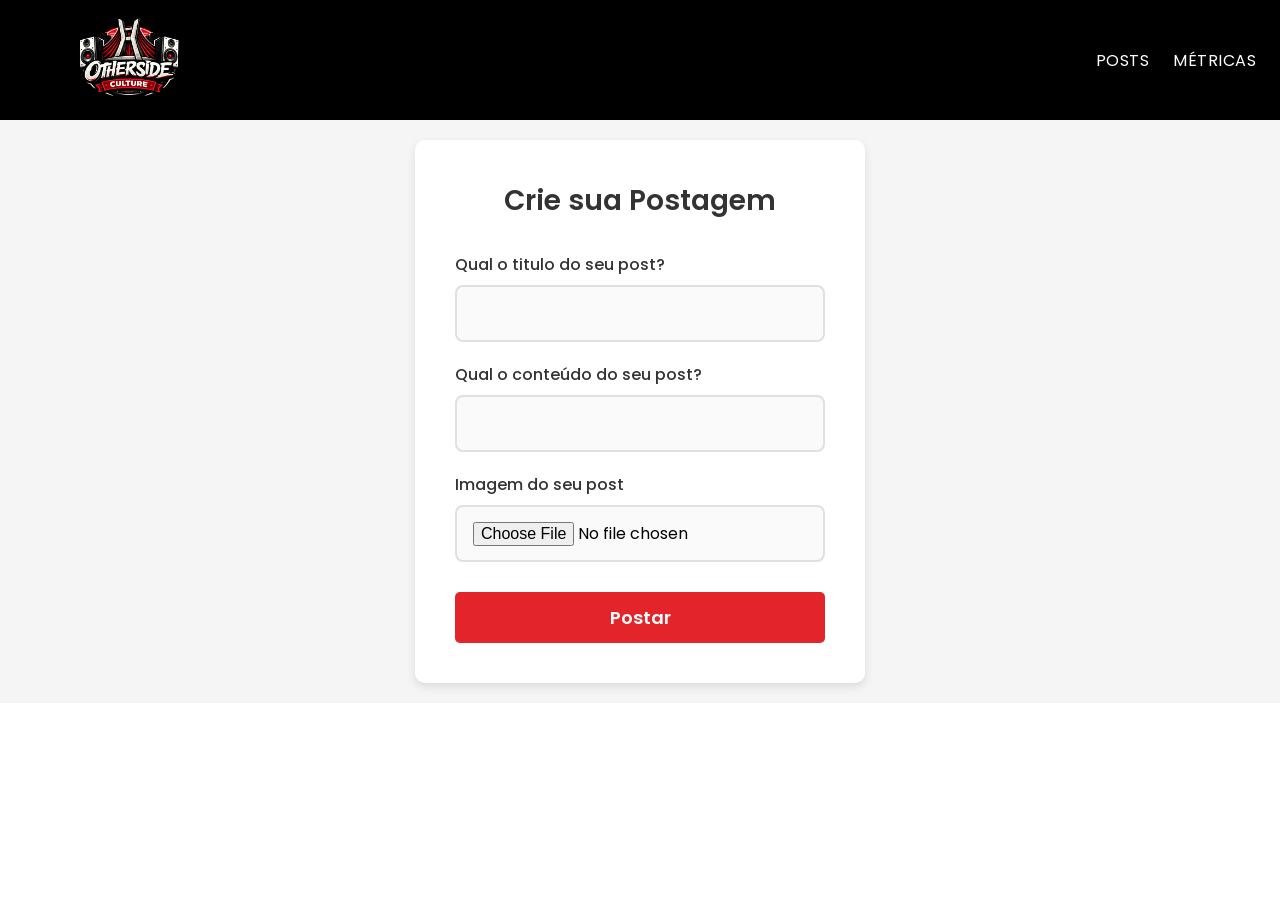
==== public/addPost.html @ c9b174ed "login and posts with FOR Co-authored-by: Copilot <copilot@github.com>" ====
<!doctype html>
<html lang="en">
  <head>
    <meta charset="UTF-8" />
    <meta name="viewport" content="width=device-width, initial-scale=1.0" />
    <title>Postar - OutherSide Culture</title>
    <link rel="stylesheet" href="assets/style.css" />
  </head>
  <body>
    <div class="cabecalho">
      <a class="logo" href="index.html">
        <img src="assets/images/logo.png" alt="Logo Otherside Culture" />
      </a>
      <nav class="cabecalho-nav">
        <ul>
          <li><a href="posts.html">Posts</a></li>
          <li><a href="login.html">Métricas</a></li>
        </ul>
      </nav>
    </div>
    <div class="secao-form">
      <div class="container-form">
        <h2>Crie sua Postagem</h2>
        <form onsubmit="publicarPost(event)">
          <div class="campo-formulario">
            <label for="titulo">Qual o titulo do seu post?</label>
            <input type="text" id="titulo" name="titulo" required />
          </div>
          <div class="campo-formulario">
            <label for="conteudo">Qual o conteúdo do seu post?</label>
            <input type="text" id="conteudo" name="conteudo" required />
          </div>
          <div class="campo-formulario">
            <label for="imagem">Imagem do seu post</label>
            <input type="file" id="imagem" name="imagem"/>
          </div>
          <button type="submit" class="botao-form">Postar</button>
        </form>
    </div>
    <script>
      function publicarPost(event) {
        event.preventDefault();

        var titulo = document.getElementById('titulo').value;
        var conteudo = document.getElementById('conteudo').value;
        var fkUsuario = sessionStorage.getItem("ID_USUARIO");

        fetch('/posts/cadastrar', {
          method: 'POST',
          headers: {
            'Content-Type': 'application/json'
          },
          body: JSON.stringify({
            tituloServer: titulo,
            conteudoServer: conteudo,
            fkUsuarioServer: fkUsuario
          })
        })
        .then(function(res) { return res.json(); })
        .then(function(data) {
          console.log(data);
          alert('Post publicado com sucesso!');
          window.location.href = 'posts.html';
        })
        .catch(function(err) {
          console.error(err);
          alert('Erro ao publicar post!');
        });
      }
    </script>
  </body>
</html>
---- public/assets/style.css ----
@import url('https://fonts.googleapis.com/css2?family=Poppins:wght@200;300;400;500;600;700&display=swap');

*{
    box-sizing: border-box;
    margin: 0;
    padding: 0;
    font-family: 'Poppins', Arial, Helvetica, sans-serif;
}

.cabecalho{
    display: flex;
    justify-content: space-between;
    align-items: center;
    padding: 0 24px;
    height: 120px;
    background: black;
}

.cabecalho .logo img{
    height: 140px;
    max-height: 150px;
    display: block;
}

.cabecalho-nav ul{
    display: flex;
    gap: 24px;
    list-style: none;
}

.cabecalho-nav a{
    color: #fff;
    text-decoration: none;
    font-weight: 400;
    height: 120px;
    width: 120px;
    text-transform: uppercase;
    letter-spacing: 0.03em;
}

.cabecalho-nav a:hover{
    opacity: 1.6;
    border-bottom: #e3242b 2px solid;
}   

.secao-destaque {
    background-image: url('images/banner.gif');
    background-size: cover;
    background-position: center;
    background-repeat: no-repeat;
    min-height: 800px;
    height: 100%;
    max-width: 100%;
    display: flex;
    justify-content: center;
    align-items: center;
}

.wrapper {
    display: flex;
    justify-content: center;
    align-items: stretch;
    gap: 20px;
    padding: 20px 0;
}

.titulo-motivacoes{
    display: flex;          
    justify-content: center;
    align-items: center; 
    color: red;
    font-size: 50px;
    padding: 5px;
    width: 20%;
    margin: 20px;
    text-align: center;
    text-shadow: 0px 4px 10px rgba(0, 0, 0, 0.3);
}

.wrapper > .card-motivacao{
    text-align: left;
    padding: 5px;
    width: 20%;
    margin: 20px;
    text-align: center;
    border-radius: 30px;
    padding: 15px;
    box-shadow: 0px 4px 10px rgba(0, 0, 0, 0.08);
    transition: 0.7s;
}

.wrapper > .card-motivacao:hover{
    transform: translateY(-10px) scale(1);
    border-radius: 40px;
    box-shadow: 0px 4px 10px rgba(0, 0, 0, 0.4);
}

.card-motivacao > h4{
  color: red;
  font-size: 23px;
}

.secao-objetivos > .container-objetivos {
    display: flex;
    flex-direction: column;
    justify-content: center;
    align-items: center;
    gap: 20px;
    padding: 20px 0;
}

.paragraph-container {
    text-align: center;
    width: 100%;
    margin-bottom: 20px;
    margin-top: 20px;
}

.paragraph-container p {
    margin: 0;
    font-size: 38px;
    font-weight: bold;
    color: red;
    font-weight: 700;
}

.grid-objetivos{
    width: 85%;
    display: flex;
    justify-content: center;
    align-items: center;
    /*margin: 20px;*/
    padding: 20px 0;
    gap: 4%;
}

.card-objetivo{
    width: 33%;
    margin: 20px;
    text-align: center;
    border-radius: 40px;
    padding: 15px;
    box-shadow: 0px 4px 10px rgba(0, 0, 0, 0.08);
    transition: 0.7s;
}

.card-objetivo:hover {
    transform: translateY(-10px) scale(1.05);;
    background-color: #ffeaea;
    border-radius: 40px;
}

.card-objetivo h4{
    font-size: 28px;
    font-weight: bold;
    color: red;
}

.card-objetivo img {
    width: 200px;
    height: 200px;  
}

.card-objetivo p {
    font-size: 18px;
    color: #334155;
}

/* Estilos para as páginas de login e cadastro */
.secao-form {
    display: flex;
    justify-content: center;
    align-items: center;
    min-height: calc(100% - 120px); /* Altura total menos o cabeçalho */
    background-color: #f5f5f5;
    padding: 20px;
}

.container-form {
    background-color: white;
    padding: 40px;
    border-radius: 10px;
    box-shadow: 0px 4px 10px rgba(0, 0, 0, 0.1);
    width: 100%;
    max-width: 450px;
    text-align: center;
}

.container-form h2 {
    margin-bottom: 30px;
    color: #333;
    font-size: 28px;
    font-weight: 600;
}

.campo-formulario {
    margin-bottom: 20px;
    text-align: left;
    position: relative;
}

.campo-formulario label {
    display: block;
    margin-bottom: 8px;
    color: #333;
    font-weight: 500;
    font-size: 16px;
    transition: color 0.3s ease;
}

.campo-formulario input {
    width: 100%;
    padding: 14px 16px;
    border: 2px solid #e0e0e0;
    border-radius: 8px;
    font-size: 16px;
    font-family: 'Poppins', Arial, Helvetica, sans-serif;
    box-sizing: border-box;
    transition: all 0.3s ease;
    background-color: #fafafa;
}

.campo-formulario input::placeholder {
    color: #aaa;
    font-style: italic;
}

.campo-formulario input:focus {
    outline: none;
    border-color: #e3242b;
    box-shadow: 0 0 8px rgba(227, 36, 43, 0.2);
    background-color: #fff;
}

.campo-formulario input:focus + label,
.campo-formulario input:not(:placeholder-shown) + label {
    color: #e3242b;
    font-weight: 600;
}

.botao-form {
    width: 100%;
    padding: 12px;
    background-color: #e3242b;
    color: white;
    border: none;
    border-radius: 5px;
    font-size: 18px;
    font-weight: 600;
    cursor: pointer;
    transition: background-color 0.3s;
    margin-top: 10px;
}

.botao-form:hover {
    background-color: #b90e0a;
}

.link-form {
    margin-top: 25px;
    text-align: center;
    font-size: 14px;
    color: #666;
}

.link-form a {
    color: #e3242b;
    text-decoration: none;
    font-weight: 600;
    transition: all 0.3s ease;
    border-bottom: 1px solid transparent;
}

.link-form a:hover {
    color: #b90e0a;
    border-bottom-color: #b90e0a;
    text-decoration: none;
}

/* Estilos para a página de métricas */
.secao-metricas {
    padding: 40px 20px;
    background-color: #f8f9fa;
    min-height: calc(100vh - 120px);
}

.container-metricas {
    max-width: 1200px;
    margin: 0 auto;
    text-align: center;
}

.container-metricas h1 {
    color: #333;
    font-size: 36px;
    font-weight: 700;
    margin-bottom: 10px;
}

.descricao-metricas {
    color: #666;
    font-size: 18px;
    margin-bottom: 50px;
    max-width: 600px;
    margin-left: auto;
    margin-right: auto;
    line-height: 1.6;
}

.grafico-container {
    background-color: white;
    border-radius: 15px;
    padding: 30px;
    margin-bottom: 50px;
    box-shadow: 0px 4px 20px rgba(0, 0, 0, 0.08);
}

.grafico-container h2 {
    color: #333;
    font-size: 24px;
    font-weight: 600;
    margin-bottom: 30px;
}

#grafico_linha {
    max-width: 100%;
    height: auto;
}

.metricas-grid {
    display: flex;
    justify-content: center;
    align-items: center;
    gap: 20px;
    margin-top: 40px;
}

.metrica-card {
    background-color: white;
    border-radius: 15px;
    padding: 30px;
    box-shadow: 0px 4px 20px rgba(0, 0, 0, 0.08);
    transition: transform 0.3s ease, box-shadow 0.3s ease;
    text-align: center;
}

.metrica-card:hover {
    transform: translateY(-5px);
    box-shadow: 0px 8px 30px rgba(0, 0, 0, 0.15);
}

.metrica-card h3 {
    color: #333;
    font-size: 20px;
    font-weight: 600;
    margin-bottom: 15px;
}

.numero-metrica {
    font-size: 48px;
    font-weight: 700;
    color: #e3242b;
    margin-bottom: 10px;
}

.tendencia {
    font-size: 16px;
    font-weight: 500;
    margin: 0;
}

.tendencia{
    color: #28a745;
}

/* Estilos compartilhados para as páginas de login e cadastro */
.secao-form {
    display: flex;
    justify-content: center;
    align-items: center;
    min-height: calc(100% - 120px); /* Altura total menos o cabeçalho */
    background-color: #f5f5f5;
    padding: 20px;
}

.container-form {
    background-color: white;
    padding: 40px;
    border-radius: 10px;
    box-shadow: 0px 4px 10px rgba(0, 0, 0, 0.1);
    width: 100%;
    max-width: 450px;
    text-align: center;
}

.container-form h2 {
    margin-bottom: 30px;
    color: #333;
    font-size: 28px;
    font-weight: 600;
}

.botao-form {
    width: 100%;
    padding: 12px;
    background-color: #e3242b;
    color: white;
    border: none;
    border-radius: 5px;
    font-size: 18px;
    font-weight: 600;
    cursor: pointer;
    transition: background-color 0.3s;
    margin-top: 10px;
}

.botao-form:hover {
    background-color: #b90e0a;
}

.link-form {
    margin-top: 20px;
    color: #555;
}

.link-form a {
    color: #e3242b;
    text-decoration: none;
    font-weight: 500;
}

.link-form a:hover {
    text-decoration: underline;
}

/* posts */

#feed-posts {
    display: flex;
    flex-direction: column;
    align-items: center;
    gap: 30px;
    padding: 20px;
    width: 100%;
}

.post {
    width: 100%;
    max-width: 600px;
    background-color: white;
    padding: 30px;
    border-radius: 30px; 
    box-shadow: 0px 4px 10px rgba(0, 0, 0, 0.08);
    transition: 0.6s ease;
    border-left: 5px solid transparent; 
}

.post:hover {
    transform: translateY(-10px);
    box-shadow: 0px 10px 25px rgba(0, 0, 0, 0.2);
    border-left: 5px solid #e3242b;
}

.post h3 {
    color: #e3242b;
    font-size: 24px;
    margin-bottom: 12px;
    font-weight: 700;
}

.post p {
    color: #444;
    font-size: 16px;
    line-height: 1.6;
    margin-bottom: 15px;
}

.post small {
    color: #888;
    font-weight: 500;
    text-transform: italic;
    display: block;
    border-top: 1px solid #eee;
    padding-top: 10px;
}
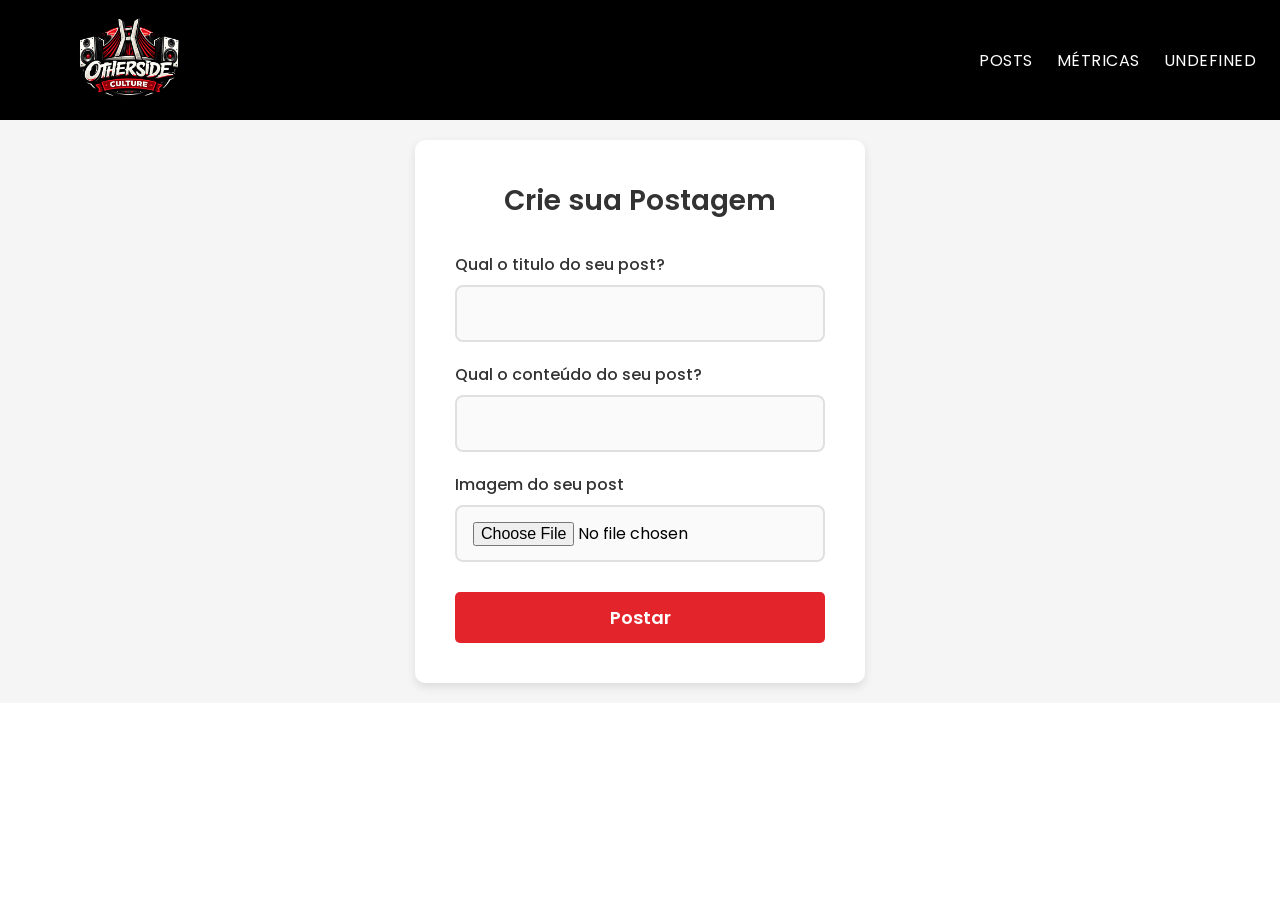
==== commit 984ee122: "dashboard" ====
--- a/public/addPost.html
+++ b/public/addPost.html
@@ -15,13 +15,14 @@
         <ul>
           <li><a href="posts.html">Posts</a></li>
           <li><a href="login.html">Métricas</a></li>
+          <li><a id="nomeUsers"></a></li>
         </ul>
       </nav>
     </div>
     <div class="secao-form">
       <div class="container-form">
         <h2>Crie sua Postagem</h2>
-        <form onsubmit="publicarPost(event)">
+        <form action="/posts/imagemPost" method="post" enctype="multipart/form-data" onsubmit="publicarPost(event)">
           <div class="campo-formulario">
             <label for="titulo">Qual o titulo do seu post?</label>
             <input type="text" id="titulo" name="titulo" required />
@@ -32,41 +33,42 @@
           </div>
           <div class="campo-formulario">
             <label for="imagem">Imagem do seu post</label>
-            <input type="file" id="imagem" name="imagem"/>
+            <input type="file" id="imagem" name="imagem" accept="image/*"/>
           </div>
           <button type="submit" class="botao-form">Postar</button>
         </form>
     </div>
     <script>
+      nomeUsers.innerHTML = sessionStorage.NOME_USUARIO;
+      
+      
       function publicarPost(event) {
-        event.preventDefault();
+  let titulo = document.getElementById('titulo').value;
+  let conteudo = document.getElementById('conteudo').value;
+  let imagem = document.getElementById('imagem').files[0];
+  let fkUsuario = sessionStorage.getItem("ID_USUARIO");
 
-        var titulo = document.getElementById('titulo').value;
-        var conteudo = document.getElementById('conteudo').value;
-        var fkUsuario = sessionStorage.getItem("ID_USUARIO");
+  let formData = new FormData();
+  formData.append("tituloServer", titulo);
+  formData.append("conteudoServer", conteudo);
+  formData.append("fkUsuarioServer", fkUsuario);
+  formData.append("imagem", imagem);
 
-        fetch('/posts/cadastrar', {
-          method: 'POST',
-          headers: {
-            'Content-Type': 'application/json'
-          },
-          body: JSON.stringify({
-            tituloServer: titulo,
-            conteudoServer: conteudo,
-            fkUsuarioServer: fkUsuario
-          })
-        })
-        .then(function(res) { return res.json(); })
-        .then(function(data) {
-          console.log(data);
-          alert('Post publicado com sucesso!');
-          window.location.href = 'posts.html';
-        })
-        .catch(function(err) {
-          console.error(err);
-          alert('Erro ao publicar post!');
-        });
-      }
-    </script>
+  fetch('/posts/cadastrar', {
+    method: 'POST',
+    body: formData
+  })
+  .then(res => res.json())
+  .then(data => {
+    console.log(data);
+    alert('Post publicado com sucesso!');
+    window.location.href = 'posts.html';
+  })
+  .catch(err => {
+    console.error(err);
+    alert('Erro ao publicar post!');
+  });
+}
+</script>
   </body>
 </html>
--- a/public/assets/style.css
+++ b/public/assets/style.css
@@ -433,7 +433,7 @@
     text-decoration: underline;
 }
 
-/* posts */
+/*  area dos posts */
 
 #feed-posts {
     display: flex;
@@ -482,4 +482,11 @@
     display: block;
     border-top: 1px solid #eee;
     padding-top: 10px;
+}
+
+.post img {
+    display: block;
+    margin: 20px auto;
+    max-width: 100%;
+    border-radius: 15px;
 }
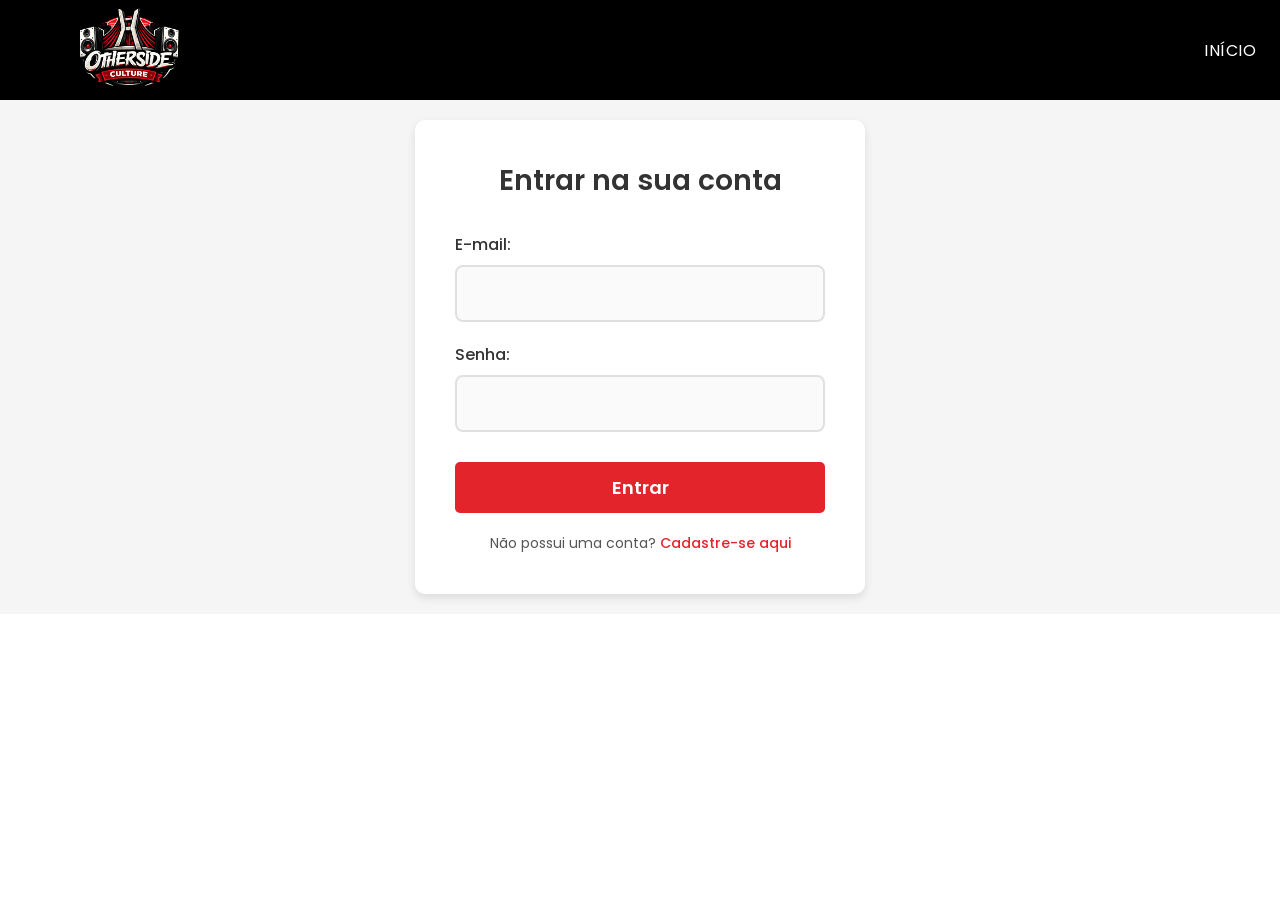
==== commit cfb975cb: "projeto finalizadooooo 🎉🎉" ====
--- a/public/addPost.html
+++ b/public/addPost.html
@@ -5,6 +5,7 @@
     <meta name="viewport" content="width=device-width, initial-scale=1.0" />
     <title>Postar - OutherSide Culture</title>
     <link rel="stylesheet" href="assets/style.css" />
+    <script src="assets/sessao.js"></script>
   </head>
   <body>
     <div class="cabecalho">
@@ -22,53 +23,104 @@
     <div class="secao-form">
       <div class="container-form">
         <h2>Crie sua Postagem</h2>
-        <form action="/posts/imagemPost" method="post" enctype="multipart/form-data" onsubmit="publicarPost(event)">
+        <form onsubmit="publicarPost(event)" method="post" enctype="multipart/form-data" onsubmit="publicarPost(event)">
           <div class="campo-formulario">
             <label for="titulo">Qual o titulo do seu post?</label>
-            <input type="text" id="titulo" name="titulo" required />
+            <input type="text" id="ipt_titulo" name="titulo" required />
           </div>
           <div class="campo-formulario">
             <label for="conteudo">Qual o conteúdo do seu post?</label>
-            <input type="text" id="conteudo" name="conteudo" required />
+            <input type="text" id="ipt_conteudo" name="conteudo" required />
           </div>
           <div class="campo-formulario">
             <label for="imagem">Imagem do seu post</label>
-            <input type="file" id="imagem" name="imagem" accept="image/*"/>
+            <input type="file" id="ipt_imagem" name="imagem" accept="image/*"/>
           </div>
           <button type="submit" class="botao-form">Postar</button>
         </form>
     </div>
     <script>
-      nomeUsers.innerHTML = sessionStorage.NOME_USUARIO;
-      
-      
-      function publicarPost(event) {
-  let titulo = document.getElementById('titulo').value;
-  let conteudo = document.getElementById('conteudo').value;
-  let imagem = document.getElementById('imagem').files[0];
-  let fkUsuario = sessionStorage.getItem("ID_USUARIO");
 
-  let formData = new FormData();
-  formData.append("tituloServer", titulo);
-  formData.append("conteudoServer", conteudo);
-  formData.append("fkUsuarioServer", fkUsuario);
-  formData.append("imagem", imagem);
+  let sessao = validarSessao();
+  nomeUsers.innerHTML =
+    localStorage.NOME_USUARIO;
 
-  fetch('/posts/cadastrar', {
-    method: 'POST',
-    body: formData
-  })
-  .then(res => res.json())
-  .then(data => {
-    console.log(data);
-    alert('Post publicado com sucesso!');
-    window.location.href = 'posts.html';
-  })
-  .catch(err => {
-    console.error(err);
-    alert('Erro ao publicar post!');
-  });
-}
+  function publicarPost(event) {
+
+    event.preventDefault();
+
+    let titulo =
+      ipt_titulo.value;
+
+    let conteudo =
+      ipt_conteudo.value;
+
+    let imagem =
+      ipt_imagem.files[0];
+
+    let fkUsuario =
+      localStorage.ID_USUARIO;
+
+    let formData =
+      new FormData();
+
+    formData.append(
+      "tituloServer",
+      titulo
+    );
+
+    formData.append(
+      "conteudoServer",
+      conteudo
+    );
+
+    formData.append(
+      "fkUsuarioServer",
+      fkUsuario
+    );
+
+    formData.append(
+      "imagem",
+      imagem
+    );
+
+    fetch("/posts/cadastrar", {
+
+      method: "POST",
+
+      body: formData
+    })
+
+    .then(function(resposta) {
+
+      if (resposta.ok) {
+
+        alert(
+          "Post publicado com sucesso!"
+        );
+
+        window.location =
+          "posts.html";
+      }
+
+      else {
+
+        alert(
+          "Erro ao publicar post!"
+        );
+      }
+    })
+
+    .catch(function(erro) {
+
+      console.log(erro);
+
+      alert(
+        "Erro no sistema!"
+      );
+    });
+  }
+
 </script>
   </body>
 </html>
--- a/public/assets/style.css
+++ b/public/assets/style.css
@@ -12,7 +12,7 @@
     justify-content: space-between;
     align-items: center;
     padding: 0 24px;
-    height: 120px;
+    height: 100px;
     background: black;
 }
 
@@ -48,9 +48,10 @@
     background-size: cover;
     background-position: center;
     background-repeat: no-repeat;
-    min-height: 800px;
-    height: 100%;
-    max-width: 100%;
+
+    width: 100%;
+    height: 100vh;
+
     display: flex;
     justify-content: center;
     align-items: center;
@@ -129,8 +130,6 @@
     display: flex;
     justify-content: center;
     align-items: center;
-    /*margin: 20px;*/
-    padding: 20px 0;
     gap: 4%;
 }
 
@@ -146,7 +145,6 @@
 
 .card-objetivo:hover {
     transform: translateY(-10px) scale(1.05);;
-    background-color: #ffeaea;
     border-radius: 40px;
 }
 
@@ -166,12 +164,11 @@
     color: #334155;
 }
 
-/* Estilos para as páginas de login e cadastro */
 .secao-form {
     display: flex;
     justify-content: center;
     align-items: center;
-    min-height: calc(100% - 120px); /* Altura total menos o cabeçalho */
+    min-height: calc(100% - 120px); 
     background-color: #f5f5f5;
     padding: 20px;
 }
@@ -277,7 +274,7 @@
     text-decoration: none;
 }
 
-/* Estilos para a página de métricas */
+ */
 .secao-metricas {
     padding: 40px 20px;
     background-color: #f8f9fa;
@@ -333,6 +330,7 @@
     align-items: center;
     gap: 20px;
     margin-top: 40px;
+    margin-bottom: 40px;
 }
 
 .metrica-card {
@@ -373,12 +371,12 @@
     color: #28a745;
 }
 
-/* Estilos compartilhados para as páginas de login e cadastro */
+
 .secao-form {
     display: flex;
     justify-content: center;
     align-items: center;
-    min-height: calc(100% - 120px); /* Altura total menos o cabeçalho */
+    min-height: calc(100% - 120px); 
     background-color: #f5f5f5;
     padding: 20px;
 }
@@ -433,7 +431,6 @@
     text-decoration: underline;
 }
 
-/*  area dos posts */
 
 #feed-posts {
     display: flex;
@@ -489,4 +486,229 @@
     margin: 20px auto;
     max-width: 100%;
     border-radius: 15px;
+}
+
+.area-comentarios {
+  margin-top: 15px;
+}
+
+.comentario {
+  margin-top: 10px;
+  padding: 10px;
+  border-radius: 10px;
+  background-color: #222;
+}
+
+.respostas {
+  margin-left: 30px;
+  margin-top: 10px;
+}
+
+.resposta {
+  margin-top: 10px;
+  padding-left: 10px;
+  border-left: 2px solid #555;
+}
+
+.post button {
+    border: none;
+    cursor: pointer;
+    font-family: 'Poppins', sans-serif;
+    font-weight: 600;
+    font-size: 13px;
+    border-radius: 50px;
+    padding: 9px 20px;
+    transition: all 0.25s ease;
+    letter-spacing: 0.04em;
+    text-transform: uppercase;
+}
+
+.post button[onclick*="curtirPost"] {
+    background-color: transparent;
+    color: #e3242b;
+    border: 2px solid #e3242b;
+    margin-right: 8px;
+    margin-top: 14px;
+}
+
+.post button[onclick*="curtirPost"]:hover {
+    background-color: #e3242b;
+    color: #fff;
+    box-shadow: 0 4px 18px rgba(227, 36, 43, 0.35);
+    transform: translateY(-2px);
+}
+
+.post button[onclick*="curtirPost"]:active {
+    transform: scale(0.96);
+}
+
+.post button[onclick*="deletarPost"] {
+    background-color: transparent;
+    color: #555;
+    border: 2px solid #ddd;
+    margin-top: 14px;
+}
+
+.post button[onclick*="deletarPost"]:hover {
+    background-color: #111;
+    color: #fff;
+    border-color: #111;
+    transform: translateY(-2px);
+}
+
+.area-comentarios {
+    margin-top: 22px;
+    border-top: 1px solid #f0f0f0;
+    padding-top: 18px;
+}
+
+.area-comentarios input[type="text"] {
+    width: 100%;
+    padding: 10px 16px;
+    border: 2px solid #e8e8e8;
+    border-radius: 50px;
+    font-family: 'Poppins', sans-serif;
+    font-size: 14px;
+    color: #333;
+    background-color: #fafafa;
+    outline: none;
+    transition: border-color 0.2s ease, box-shadow 0.2s ease;
+    margin-bottom: 10px;
+}
+
+.area-comentarios input[type="text"]:focus {
+    border-color: #e3242b;
+    box-shadow: 0 0 0 3px rgba(227, 36, 43, 0.1);
+    background-color: #fff;
+}
+
+.area-comentarios > button {
+    background-color: #e3242b;
+    color: #fff;
+    border: none;
+    border-radius: 50px;
+    padding: 9px 22px;
+    font-family: 'Poppins', sans-serif;
+    font-size: 13px;
+    font-weight: 600;
+    letter-spacing: 0.04em;
+    text-transform: uppercase;
+    cursor: pointer;
+    transition: all 0.25s ease;
+    margin-bottom: 18px;
+}
+
+.area-comentarios > button:hover {
+    background-color: #b90e0a;
+    box-shadow: 0 4px 14px rgba(227, 36, 43, 0.35);
+    transform: translateY(-2px);
+}
+
+
+.comentario {
+    margin-top: 12px;
+    padding: 14px 16px;
+    border-radius: 14px;
+    background-color: #1a1a1a;
+    color: #eee;
+    border-left: 3px solid #e3242b;
+}
+
+.comentario-topo strong {
+    font-size: 13px;
+    color: #e3242b;
+    font-weight: 600;
+    letter-spacing: 0.02em;
+}
+
+.comentario-texto {
+    font-size: 14px;
+    color: #ccc;
+    margin-top: 5px;
+    line-height: 1.55;
+}
+
+.semComentarios {
+    font-size: 13px;
+    color: #aaa;
+    font-style: italic;
+    margin-top: 6px;
+}
+
+.btn-responder {
+    background: transparent;
+    border: none;
+    color: #888;
+    font-size: 12px;
+    font-family: 'Poppins', sans-serif;
+    font-weight: 500;
+    cursor: pointer;
+    padding: 4px 0;
+    margin-top: 8px;
+    letter-spacing: 0.03em;
+    text-transform: uppercase;
+    transition: color 0.2s ease;
+}
+
+.btn-responder:hover {
+    color: #e3242b;
+}
+
+
+.respostas {
+    margin-left: 20px;
+    margin-top: 10px;
+    border-left: 2px solid #2e2e2e;
+    padding-left: 12px;
+}
+
+.resposta {
+    background-color: #141414;
+    border-left: 2px solid #333;
+    margin-top: 8px;
+    border-radius: 10px;
+    padding: 10px 14px;
+}
+
+.resposta .comentario-topo strong {
+    color: #aaa;
+}
+
+ [id^="respostaBox"] input[type="text"] {
+    width: 100%;
+    padding: 8px 14px;
+    border: 2px solid #333;
+    border-radius: 50px;
+    background-color: #111;
+    color: #eee;
+    font-family: 'Poppins', sans-serif;
+    font-size: 13px;
+    outline: none;
+    margin-top: 10px;
+    transition: border-color 0.2s ease;
+}
+
+#feed-posts [id^="respostaBox"] input[type="text"]:focus {
+    border-color: #e3242b;
+}
+
+#feed-posts [id^="respostaBox"] button {
+    background-color: #222;
+    color: #e3242b;
+    border: 1px solid #e3242b;
+    border-radius: 50px;
+    padding: 7px 18px;
+    font-family: 'Poppins', sans-serif;
+    font-size: 12px;
+    font-weight: 600;
+    text-transform: uppercase;
+    letter-spacing: 0.04em;
+    cursor: pointer;
+    margin-top: 8px;
+    transition: all 0.2s ease;
+}
+
+#feed-posts [id^="respostaBox"] button:hover {
+    background-color: #e3242b;
+    color: #fff;
 }
